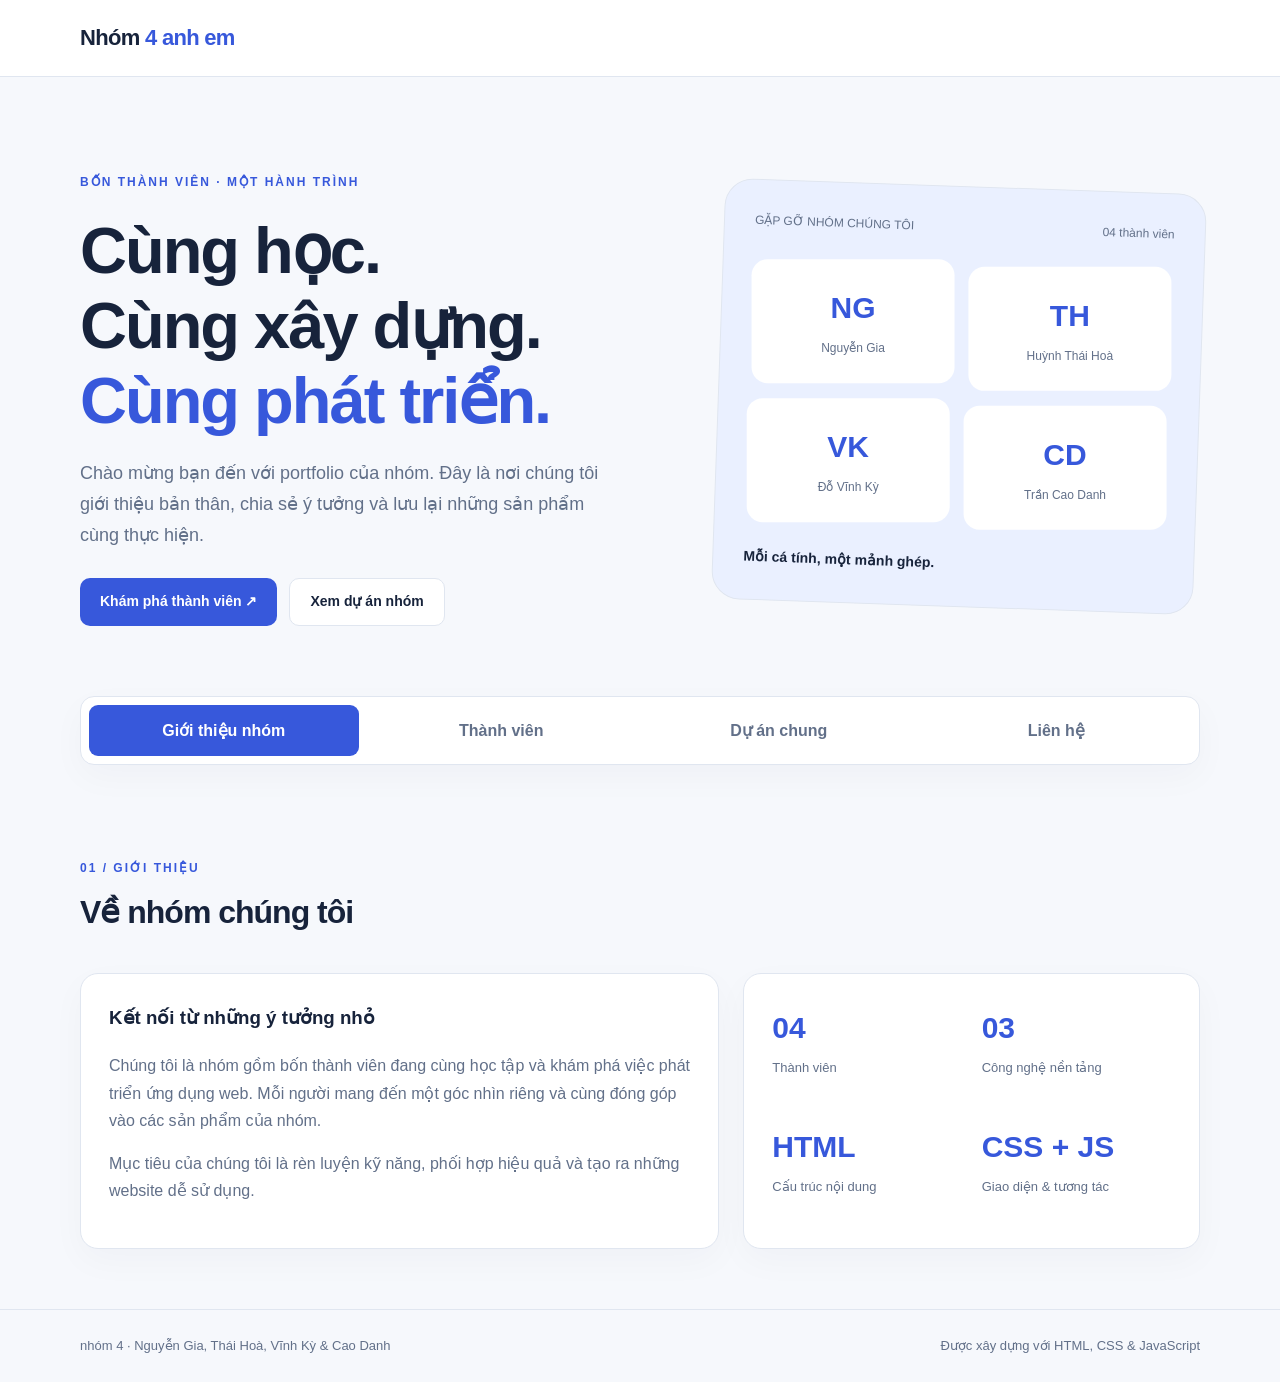
==== index.html @ 71b7e68e "Initial group portfolio" ====
<!DOCTYPE html>
<html lang="vi">
<head>
  <meta charset="UTF-8">
  <meta name="viewport" content="width=device-width, initial-scale=1.0">
  <meta name="description" content="Portfolio nhóm gồm Nguyễn Gia, Huỳnh Thái Hoà, Đỗ Vĩnh Kỳ và Trần Cao Danh.">
  <title>Portfolio nhóm | Cùng học, cùng xây dựng</title>
  <link rel="stylesheet" href="css/style.css">
  <link rel="stylesheet" href="css/group-tabs.css">
  <script src="js/main.js" defer></script>
</head>
<body>
  <a class="skip-link" href="#main">Đến nội dung chính</a>
  <header><nav class="container nav" aria-label="Điều hướng chính">
    <!-- Đổi tên nhóm ở đây và trên các trang thành viên. -->
    <a class="brand" href="index.html">Nhóm<span> 4 anh em</span></a>
  </nav></header>
  <main id="main">
    <section class="container hero" aria-labelledby="hero-title">
      <div><span class="eyebrow">Bốn thành viên · Một hành trình</span><h1 id="hero-title">Cùng học.<br>Cùng xây dựng.<br><span>Cùng phát triển.</span></h1><p>Chào mừng bạn đến với portfolio của nhóm. Đây là nơi chúng tôi giới thiệu bản thân, chia sẻ ý tưởng và lưu lại những sản phẩm cùng thực hiện.</p><div class="actions"><a class="button" href="#members">Khám phá thành viên ↗</a><a class="button secondary" href="#projects">Xem dự án nhóm</a></div></div>
      <div class="hero-art" aria-label="Bốn thành viên trong nhóm"><div class="art-top"><span>GẶP GỠ NHÓM CHÚNG TÔI</span><span>04 thành viên</span></div><div class="avatar-grid"><div class="avatar-tile"><strong>NG</strong><span>Nguyễn Gia</span></div><div class="avatar-tile"><strong>TH</strong><span>Huỳnh Thái Hoà</span></div><div class="avatar-tile"><strong>VK</strong><span>Đỗ Vĩnh Kỳ</span></div><div class="avatar-tile"><strong>CD</strong><span>Trần Cao Danh</span></div></div><div class="art-bottom">Mỗi cá tính, một mảnh ghép.</div></div>
    </section>
    <section class="container group-tabs" aria-label="Nội dung về nhóm"><div class="group-tab-list" role="tablist" aria-label="Các mục giới thiệu nhóm"><button id="tab-about" role="tab" aria-selected="true" aria-controls="about" tabindex="0">Giới thiệu nhóm</button><button id="tab-members" role="tab" aria-selected="false" aria-controls="members" tabindex="-1">Thành viên</button><button id="tab-projects" role="tab" aria-selected="false" aria-controls="projects" tabindex="-1">Dự án chung</button><button id="tab-contact" role="tab" aria-selected="false" aria-controls="contact" tabindex="-1">Liên hệ</button></div></section>
    <section class="container section group-panel" id="about" role="tabpanel" aria-labelledby="tab-about" tabindex="0"><div class="section-heading"><div><span class="eyebrow">01 / Giới thiệu</span><h2>Về nhóm chúng tôi</h2></div></div><div class="about-grid"><div class="panel"><h3>Kết nối từ những ý tưởng nhỏ</h3><p>Chúng tôi là nhóm gồm bốn thành viên đang cùng học tập và khám phá việc phát triển ứng dụng web. Mỗi người mang đến một góc nhìn riêng và cùng đóng góp vào các sản phẩm của nhóm.</p><p><!-- TODO: Thay bằng mục tiêu và câu chuyện thật của nhóm. -->Mục tiêu của chúng tôi là rèn luyện kỹ năng, phối hợp hiệu quả và tạo ra những website dễ sử dụng.</p></div><div class="panel facts"><div class="fact"><strong>04</strong><span>Thành viên</span></div><div class="fact"><strong>03</strong><span>Công nghệ nền tảng</span></div><div class="fact"><strong>HTML</strong><span>Cấu trúc nội dung</span></div><div class="fact"><strong>CSS + JS</strong><span>Giao diện & tương tác</span></div></div></div></section>
    <section class="container section group-panel" id="members" role="tabpanel" aria-labelledby="tab-members" tabindex="0"><div class="section-heading"><div><span class="eyebrow">02 / Thành viên</span><h2>Những mảnh ghép của nhóm</h2></div><p>Tìm hiểu về từng thành viên, sở thích và những điều mỗi người đang theo đuổi.</p></div><div class="members-grid">
      <article class="member-card"><div class="avatar" aria-hidden="true">NG</div><h3>Nguyễn Gia</h3><span class="student-id">MSSV · 24127357</span><p>Giới thiệu, kỹ năng và những dự án cá nhân của Nguyễn Gia.</p><a class="text-link" href="members/24127357.html">Khám phá Nguyễn Gia →</a></article>
      <article class="member-card"><div class="avatar" aria-hidden="true">TH</div><h3>Huỳnh Thái Hoà</h3><span class="student-id">MSSV · 24127374</span><p>Giới thiệu, kỹ năng và những dự án cá nhân của Huỳnh Thái Hoà.</p><a class="text-link" href="members/24127374.html">Khám phá Thái Hoà →</a></article>
      <article class="member-card"><div class="avatar" aria-hidden="true">VK</div><h3>Đỗ Vĩnh Kỳ</h3><span class="student-id">MSSV · 24127434</span><p>Giới thiệu, kỹ năng và những dự án cá nhân của Đỗ Vĩnh Kỳ.</p><a class="text-link" href="members/24127434.html">Khám phá Vĩnh Kỳ →</a></article>
      <article class="member-card"><div class="avatar" aria-hidden="true">CD</div><h3>Trần Cao Danh</h3><span class="student-id">MSSV · 24127341</span><p>Giới thiệu, kỹ năng và những dự án cá nhân của Trần Cao Danh.</p><a class="text-link" href="members/24127341.html">Khám phá Cao Danh →</a></article>
    </div></section>
    <section class="container section group-panel" id="projects" role="tabpanel" aria-labelledby="tab-projects" tabindex="0"><div class="section-heading"><div><span class="eyebrow">03 / Sản phẩm</span><h2>Dự án chung</h2></div><p>Nhóm sẽ bổ sung sản phẩm sau khi hoàn thiện.</p></div><div class="project-card"><div class="project-placeholder" aria-hidden="true">＋</div><span class="tag">Chờ bổ sung</span><h3>Đang chờ cập nhật</h3><p>Thông tin, hình ảnh, công nghệ sử dụng và đường dẫn dự án sẽ xuất hiện tại đây.</p></div></section>
    <section class="container section group-panel" id="contact" role="tabpanel" aria-labelledby="tab-contact" tabindex="0"><div class="section-heading"><div><span class="eyebrow">04 / Kết nối</span><h2>Liên hệ với nhóm</h2></div><p>Thông tin của các thành viên khác sẽ được bổ sung sau.</p></div><div class="panel contact-panel"><div><h3>Trần Cao Danh</h3><p><a class="text-link" href="tel:0935005706">0935 005 706</a><br><a class="text-link" href="mailto:trancaodanhtcd@gmail.com">trancaodanhtcd@gmail.com</a></p></div><a class="button" href="members/24127341.html#contact">Xem trang cá nhân ↗</a></div></section>
  </main>
  <footer><div class="container footer-inner"><span>nhóm 4 · Nguyễn Gia, Thái Hoà, Vĩnh Kỳ & Cao Danh</span><span>Được xây dựng với HTML, CSS & JavaScript</span></div></footer>
</body>
</html>
---- css/style.css ----
:root{--bg:#f6f8fc;--surface:#fff;--text:#17233b;--muted:#627089;--accent:#3758db;--border:#e0e6f0;--soft:#eaf0ff;--shadow:0 12px 35px #17233b08}*{box-sizing:border-box}html{scroll-behavior:smooth;scroll-padding-top:95px}body{margin:0;background:var(--bg);color:var(--text);font-family:Segoe UI,Arial,sans-serif;line-height:1.7}a{color:inherit;text-decoration:none}button,input,textarea{font:inherit}a:focus-visible,button:focus-visible{outline:3px solid var(--accent);outline-offset:5px}.container{width:min(1120px,calc(100% - 40px));margin:auto}.skip-link{position:absolute;top:-100px;left:20px;background:var(--surface);padding:12px;z-index:100}.skip-link:focus{top:10px}header{position:sticky;top:0;z-index:20;background:var(--surface);border-bottom:1px solid var(--border)}.nav{min-height:76px;display:flex;align-items:center;justify-content:space-between;gap:20px}.brand{font-weight:800;letter-spacing:-.7px;font-size:22px}.brand span{color:var(--accent)}.nav-links{display:flex;gap:28px;align-items:center}.nav-links a{color:var(--muted);font-size:14px;font-weight:600}.nav-links a:hover{color:var(--accent)}.menu-toggle{display:none;background:var(--surface);border:1px solid var(--border);border-radius:8px;padding:6px 12px;color:var(--text)}.hero{padding:90px 0 70px;display:grid;grid-template-columns:1.2fr 1fr;gap:60px;align-items:center}.eyebrow{font-size:12px;font-weight:800;letter-spacing:2px;color:var(--accent);text-transform:uppercase}.hero h1{font-size:clamp(38px,5.5vw,65px);line-height:1.15;letter-spacing:-2px;margin:20px 0}.hero h1 span{color:var(--accent)}p{color:var(--muted)}.hero p{max-width:540px;font-size:18px}.actions{display:flex;gap:12px;flex-wrap:wrap;margin-top:28px}.button{display:inline-flex;justify-content:center;align-items:center;padding:11px 20px;border-radius:10px;background:var(--accent);color:white;font-weight:600;font-size:14px}.button.secondary{background:var(--surface);color:var(--text);border:1px solid var(--border)}.hero-art{background:var(--soft);border:1px solid var(--border);border-radius:28px;padding:30px;transform:rotate(2deg)}.art-top{font-size:12px;color:var(--muted);display:flex;justify-content:space-between}.avatar-grid{display:grid;grid-template-columns:1fr 1fr;gap:14px;margin:26px 0}.avatar-tile{background:var(--surface);border-radius:16px;padding:23px 10px;text-align:center;transform:rotate(-2deg)}.avatar-tile strong{display:block;font-size:30px;color:var(--accent)}.avatar-tile span{font-size:12px;color:var(--muted)}.art-bottom{font-weight:700;font-size:14px}.section{padding:60px 0}.section-heading{display:flex;justify-content:space-between;gap:24px;align-items:end;margin-bottom:28px}.section-heading h2{font-size:32px;letter-spacing:-1px;margin:5px 0}.section-heading p{max-width:480px;margin:0}.about-grid{display:grid;grid-template-columns:1.4fr 1fr;gap:24px}.panel,.member-card,.project-card{background:var(--surface);border:1px solid var(--border);border-radius:18px;padding:28px;box-shadow:var(--shadow)}.panel h3,.project-card h3{margin-top:0}.facts{display:grid;grid-template-columns:1fr 1fr;gap:20px}.fact strong{display:block;font-size:30px;color:var(--accent)}.fact span{font-size:13px;color:var(--muted)}.members-grid{display:grid;grid-template-columns:repeat(4,1fr);gap:18px}.member-card{padding:24px;transition:transform .2s,border-color .2s}.member-card:hover{transform:translateY(-5px);border-color:var(--accent)}.avatar{height:68px;width:68px;border-radius:20px;background:var(--soft);color:var(--accent);display:flex;align-items:center;justify-content:center;font-size:24px;font-weight:800;margin-bottom:22px}.member-card h3{font-size:18px;margin:0 0 3px}.student-id{color:var(--muted);font-size:13px}.member-card p{font-size:14px;margin:18px 0}.text-link{font-size:14px;font-weight:700;color:var(--accent)}.project-grid{display:grid;grid-template-columns:repeat(2,1fr);gap:20px}.project-placeholder{background:var(--soft);height:140px;border-radius:12px;display:flex;align-items:center;justify-content:center;color:var(--accent);font-size:32px;font-weight:800;margin-bottom:20px}.tag{display:inline-block;border-radius:6px;background:var(--soft);color:var(--accent);padding:3px 10px;font-size:12px;margin:4px 4px 4px 0}.contact-panel{display:flex;align-items:center;justify-content:space-between;gap:24px}.contact-panel h2{margin:0;font-size:30px}.contact-panel p{margin-bottom:0}footer{border-top:1px solid var(--border);padding:25px 0;color:var(--muted);font-size:13px}.footer-inner{display:flex;justify-content:space-between;gap:20px}.profile-hero{padding:65px 0 40px}.back-link{display:inline-block;color:var(--muted);font-size:14px;margin-bottom:30px}.profile-intro{display:flex;gap:28px;align-items:center}.profile-intro .avatar{width:120px;height:120px;font-size:40px;flex-shrink:0;margin:0}.profile-intro h1{font-size:clamp(30px,5vw,48px);letter-spacing:-1px;margin:4px 0}.profile-intro p{margin:6px 0}.profile-layout{display:grid;grid-template-columns:1.6fr 1fr;gap:24px;padding-bottom:65px}.stack{display:grid;gap:24px;align-content:start}.detail-list{margin:0;padding:0;list-style:none}.detail-list li{padding:12px 0;border-bottom:1px solid var(--border)}.detail-list li:last-child{border:0}.detail-list strong{display:block;font-size:13px}.detail-list span{color:var(--muted);font-size:14px}.placeholder-note{font-size:13px;color:var(--muted)}.profile-project{border-top:1px solid var(--border);padding-top:20px}.profile-project h3{margin-bottom:5px}.profile-project:first-of-type{margin-top:20px}.contact-list{display:grid;gap:12px}.contact-list a{color:var(--accent);overflow-wrap:anywhere}.contact-list p{margin:0}.empty-label{color:var(--muted);font-size:14px}@media(max-width:950px){.members-grid{grid-template-columns:repeat(2,1fr)}.hero{gap:30px}.nav-links{gap:16px}}@media(max-width:680px){.container{width:calc(100% - 32px)}.menu-toggle{display:block}.nav{min-height:68px;flex-wrap:wrap}.nav-links{display:none;width:100%;padding:0 0 20px;flex-direction:column;align-items:start}.nav-links.is-open{display:flex}.hero{grid-template-columns:1fr;padding:48px 0 30px;gap:35px}.hero-art{transform:none}.hero h1{letter-spacing:-1px}.section{padding:35px 0}.section-heading{display:block}.section-heading p{margin-top:10px}.about-grid,.project-grid,.profile-layout{grid-template-columns:1fr}.members-grid{grid-template-columns:1fr}.contact-panel,.footer-inner{flex-direction:column;align-items:start}.profile-intro{align-items:start;flex-direction:column}.profile-hero{padding-top:35px}.panel{padding:24px}}@media(prefers-reduced-motion:reduce){html{scroll-behavior:auto}*{transition:none!important}}
---- css/group-tabs.css ----
.group-tabs {
  padding: 0 0 28px;
}

.group-tab-list {
  display: flex;
  gap: 8px;
  padding: 8px;
  overflow-x: auto;
  background: var(--surface);
  border: 1px solid var(--border);
  border-radius: 14px;
  box-shadow: var(--shadow);
  scrollbar-width: thin;
}

.group-tab-list button {
  flex: 1;
  min-width: max-content;
  padding: 12px 18px;
  border: 0;
  border-radius: 9px;
  background: transparent;
  color: var(--muted);
  cursor: pointer;
  font-weight: 700;
}

.group-tab-list button:hover {
  color: var(--accent);
  background: var(--soft);
}

.group-tab-list button[aria-selected="true"] {
  color: #fff;
  background: var(--accent);
}

.group-panel[hidden] {
  display: none;
}

.tabs-ready .group-panel {
  animation: group-tab-in 0.22s ease-out;
}

@keyframes group-tab-in {
  from { opacity: 0.35; transform: translateY(6px); }
  to { opacity: 1; transform: none; }
}

@media (max-width: 680px) {
  .group-tabs { padding-bottom: 10px; }
  .group-tab-list {
    margin-right: -16px;
    margin-left: -16px;
    padding: 8px 16px;
    border-right: 0;
    border-left: 0;
    border-radius: 0;
  }
  .group-tab-list button { flex: 0 0 auto; }
}

@media (prefers-reduced-motion: reduce) {
  .tabs-ready .group-panel { animation: none; }
}
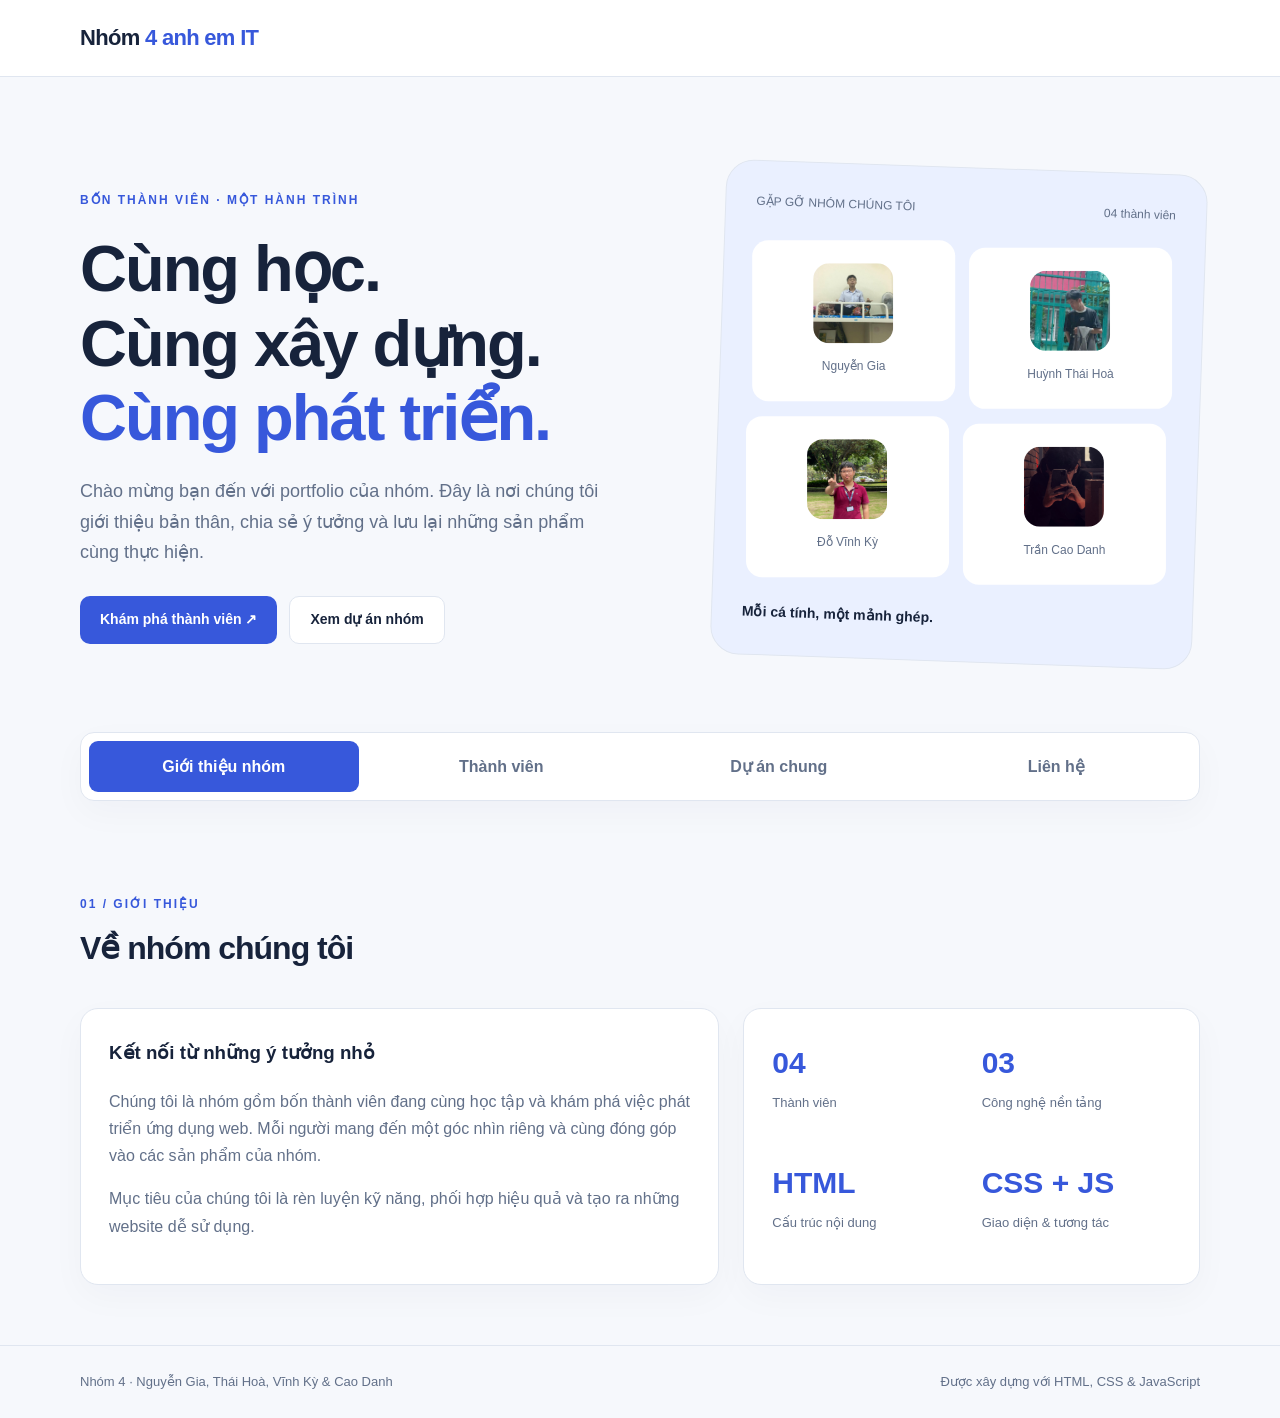
==== commit 7f39072c: "Update portfolio members and styling Co-authored-by: Copilot <223556219+Copilot@users.noreply.github" ====
--- a/index.html
+++ b/index.html
@@ -13,24 +13,59 @@
   <a class="skip-link" href="#main">Đến nội dung chính</a>
   <header><nav class="container nav" aria-label="Điều hướng chính">
     <!-- Đổi tên nhóm ở đây và trên các trang thành viên. -->
-    <a class="brand" href="index.html">Nhóm<span> 4 anh em</span></a>
+    <a class="brand" href="index.html">Nhóm<span> 4 anh em IT</span></a>
   </nav></header>
   <main id="main">
     <section class="container hero" aria-labelledby="hero-title">
       <div><span class="eyebrow">Bốn thành viên · Một hành trình</span><h1 id="hero-title">Cùng học.<br>Cùng xây dựng.<br><span>Cùng phát triển.</span></h1><p>Chào mừng bạn đến với portfolio của nhóm. Đây là nơi chúng tôi giới thiệu bản thân, chia sẻ ý tưởng và lưu lại những sản phẩm cùng thực hiện.</p><div class="actions"><a class="button" href="#members">Khám phá thành viên ↗</a><a class="button secondary" href="#projects">Xem dự án nhóm</a></div></div>
-      <div class="hero-art" aria-label="Bốn thành viên trong nhóm"><div class="art-top"><span>GẶP GỠ NHÓM CHÚNG TÔI</span><span>04 thành viên</span></div><div class="avatar-grid"><div class="avatar-tile"><strong>NG</strong><span>Nguyễn Gia</span></div><div class="avatar-tile"><strong>TH</strong><span>Huỳnh Thái Hoà</span></div><div class="avatar-tile"><strong>VK</strong><span>Đỗ Vĩnh Kỳ</span></div><div class="avatar-tile"><strong>CD</strong><span>Trần Cao Danh</span></div></div><div class="art-bottom">Mỗi cá tính, một mảnh ghép.</div></div>
+      <div class="hero-art" aria-label="Bốn thành viên trong nhóm"><div class="art-top"><span>GẶP GỠ NHÓM CHÚNG TÔI</span><span>04 thành viên</span></div><div class="avatar-grid"><div class="avatar-tile"><img src="assets/24127357.jpg" alt="Ảnh đại diện Nguyễn Gia" width="80" height="80"><span>Nguyễn Gia</span></div><div class="avatar-tile"><img src="assets/24127374.jpg" alt="Ảnh đại diện Huỳnh Thái Hoà" width="80" height="80"><span>Huỳnh Thái Hoà</span></div><div class="avatar-tile"><img src="assets/24127434.jpg" alt="Ảnh đại diện Đỗ Vĩnh Kỳ" width="80" height="80"><span>Đỗ Vĩnh Kỳ</span></div><div class="avatar-tile"><img src="assets/24127341.jpg" alt="Ảnh đại diện Trần Cao Danh" width="80" height="80"><span>Trần Cao Danh</span></div></div><div class="art-bottom">Mỗi cá tính, một mảnh ghép.</div></div>
     </section>
     <section class="container group-tabs" aria-label="Nội dung về nhóm"><div class="group-tab-list" role="tablist" aria-label="Các mục giới thiệu nhóm"><button id="tab-about" role="tab" aria-selected="true" aria-controls="about" tabindex="0">Giới thiệu nhóm</button><button id="tab-members" role="tab" aria-selected="false" aria-controls="members" tabindex="-1">Thành viên</button><button id="tab-projects" role="tab" aria-selected="false" aria-controls="projects" tabindex="-1">Dự án chung</button><button id="tab-contact" role="tab" aria-selected="false" aria-controls="contact" tabindex="-1">Liên hệ</button></div></section>
     <section class="container section group-panel" id="about" role="tabpanel" aria-labelledby="tab-about" tabindex="0"><div class="section-heading"><div><span class="eyebrow">01 / Giới thiệu</span><h2>Về nhóm chúng tôi</h2></div></div><div class="about-grid"><div class="panel"><h3>Kết nối từ những ý tưởng nhỏ</h3><p>Chúng tôi là nhóm gồm bốn thành viên đang cùng học tập và khám phá việc phát triển ứng dụng web. Mỗi người mang đến một góc nhìn riêng và cùng đóng góp vào các sản phẩm của nhóm.</p><p><!-- TODO: Thay bằng mục tiêu và câu chuyện thật của nhóm. -->Mục tiêu của chúng tôi là rèn luyện kỹ năng, phối hợp hiệu quả và tạo ra những website dễ sử dụng.</p></div><div class="panel facts"><div class="fact"><strong>04</strong><span>Thành viên</span></div><div class="fact"><strong>03</strong><span>Công nghệ nền tảng</span></div><div class="fact"><strong>HTML</strong><span>Cấu trúc nội dung</span></div><div class="fact"><strong>CSS + JS</strong><span>Giao diện & tương tác</span></div></div></div></section>
     <section class="container section group-panel" id="members" role="tabpanel" aria-labelledby="tab-members" tabindex="0"><div class="section-heading"><div><span class="eyebrow">02 / Thành viên</span><h2>Những mảnh ghép của nhóm</h2></div><p>Tìm hiểu về từng thành viên, sở thích và những điều mỗi người đang theo đuổi.</p></div><div class="members-grid">
-      <article class="member-card"><div class="avatar" aria-hidden="true">NG</div><h3>Nguyễn Gia</h3><span class="student-id">MSSV · 24127357</span><p>Giới thiệu, kỹ năng và những dự án cá nhân của Nguyễn Gia.</p><a class="text-link" href="members/24127357.html">Khám phá Nguyễn Gia →</a></article>
-      <article class="member-card"><div class="avatar" aria-hidden="true">TH</div><h3>Huỳnh Thái Hoà</h3><span class="student-id">MSSV · 24127374</span><p>Giới thiệu, kỹ năng và những dự án cá nhân của Huỳnh Thái Hoà.</p><a class="text-link" href="members/24127374.html">Khám phá Thái Hoà →</a></article>
-      <article class="member-card"><div class="avatar" aria-hidden="true">VK</div><h3>Đỗ Vĩnh Kỳ</h3><span class="student-id">MSSV · 24127434</span><p>Giới thiệu, kỹ năng và những dự án cá nhân của Đỗ Vĩnh Kỳ.</p><a class="text-link" href="members/24127434.html">Khám phá Vĩnh Kỳ →</a></article>
-      <article class="member-card"><div class="avatar" aria-hidden="true">CD</div><h3>Trần Cao Danh</h3><span class="student-id">MSSV · 24127341</span><p>Giới thiệu, kỹ năng và những dự án cá nhân của Trần Cao Danh.</p><a class="text-link" href="members/24127341.html">Khám phá Cao Danh →</a></article>
+      <article class="member-card"><div class="avatar member-avatar"><img src="assets/24127357.jpg" alt="Ảnh đại diện Nguyễn Gia" width="68" height="68"></div><h3>Nguyễn Gia</h3><span class="student-id">MSSV · 24127357</span><p>Giới thiệu, kỹ năng và những dự án cá nhân của Nguyễn Gia.</p><a class="text-link" href="members/24127357.html">Khám phá Nguyễn Gia →</a></article>
+      <article class="member-card"><div class="avatar member-avatar"><img src="assets/24127374.jpg" alt="Ảnh đại diện Huỳnh Thái Hoà" width="68" height="68"></div><h3>Huỳnh Thái Hoà</h3><span class="student-id">MSSV · 24127374</span><p>Giới thiệu, kỹ năng và những dự án cá nhân của Huỳnh Thái Hoà.</p><a class="text-link" href="members/24127374.html">Khám phá Thái Hoà →</a></article>
+      <article class="member-card"><div class="avatar member-avatar"><img src="assets/24127434.jpg" alt="Ảnh đại diện Đỗ Vĩnh Kỳ" width="68" height="68"></div><h3>Đỗ Vĩnh Kỳ</h3><span class="student-id">MSSV · 24127434</span><p>Giới thiệu, kỹ năng và những dự án cá nhân của Đỗ Vĩnh Kỳ.</p><a class="text-link" href="members/24127434.html">Khám phá Vĩnh Kỳ →</a></article>
+      <article class="member-card"><div class="avatar member-avatar"><img src="assets/24127341.jpg" alt="Ảnh đại diện Trần Cao Danh" width="68" height="68"></div><h3>Trần Cao Danh</h3><span class="student-id">MSSV · 24127341</span><p>Giới thiệu, kỹ năng và những dự án cá nhân của Trần Cao Danh.</p><a class="text-link" href="members/24127341.html">Khám phá Cao Danh →</a></article>
     </div></section>
-    <section class="container section group-panel" id="projects" role="tabpanel" aria-labelledby="tab-projects" tabindex="0"><div class="section-heading"><div><span class="eyebrow">03 / Sản phẩm</span><h2>Dự án chung</h2></div><p>Nhóm sẽ bổ sung sản phẩm sau khi hoàn thiện.</p></div><div class="project-card"><div class="project-placeholder" aria-hidden="true">＋</div><span class="tag">Chờ bổ sung</span><h3>Đang chờ cập nhật</h3><p>Thông tin, hình ảnh, công nghệ sử dụng và đường dẫn dự án sẽ xuất hiện tại đây.</p></div></section>
-    <section class="container section group-panel" id="contact" role="tabpanel" aria-labelledby="tab-contact" tabindex="0"><div class="section-heading"><div><span class="eyebrow">04 / Kết nối</span><h2>Liên hệ với nhóm</h2></div><p>Thông tin của các thành viên khác sẽ được bổ sung sau.</p></div><div class="panel contact-panel"><div><h3>Trần Cao Danh</h3><p><a class="text-link" href="tel:0935005706">0935 005 706</a><br><a class="text-link" href="mailto:trancaodanhtcd@gmail.com">trancaodanhtcd@gmail.com</a></p></div><a class="button" href="members/24127341.html#contact">Xem trang cá nhân ↗</a></div></section>
+    <section class="container section group-panel" id="projects" role="tabpanel" aria-labelledby="tab-projects" tabindex="0">
+      <div class="section-heading"><div><span class="eyebrow">03 / Sản phẩm</span><h2>Dự án chung</h2></div><p>Ba ý tưởng dự án minh họa của nhóm 4 anh em IT.</p></div>
+      <div class="project-grid">
+        <article class="project-card">
+          <div class="project-placeholder" aria-hidden="true">StudyMate</div>
+          <h3>StudyMate — Quản lý học tập</h3>
+          <p>Ứng dụng giúp sinh viên sắp xếp lịch học, ghi chú môn học và theo dõi deadline bài tập trong một giao diện gọn gàng.</p>
+          <p>Tính năng: tạo công việc, lọc theo môn học, đánh dấu hoàn thành và lưu dữ liệu trên trình duyệt.</p>
+          <div><span class="tag">HTML</span><span class="tag">CSS</span><span class="tag">JavaScript</span><span class="tag">LocalStorage</span></div>
+        </article>
+        <article class="project-card">
+          <div class="project-placeholder" aria-hidden="true">BookNest</div>
+          <h3>BookNest — Thư viện sách trực tuyến</h3>
+          <p>Website giới thiệu và tra cứu sách dành cho sinh viên, giúp tìm tài liệu học tập theo tên sách, tác giả hoặc thể loại.</p>
+          <p>Tính năng: tìm kiếm sách, lọc danh mục, xem thông tin chi tiết và lưu danh sách yêu thích.</p>
+          <div><span class="tag">HTML</span><span class="tag">CSS</span><span class="tag">JavaScript</span><span class="tag">JSON</span></div>
+        </article>
+        <article class="project-card">
+          <div class="project-placeholder" aria-hidden="true">CampusBites</div>
+          <h3>CampusBites — Khám phá quán ăn</h3>
+          <p>Website tổng hợp các quán ăn quanh trường, hỗ trợ sinh viên lựa chọn địa điểm phù hợp với ngân sách và sở thích.</p>
+          <p>Tính năng: lọc theo mức giá, tìm theo món ăn, xem địa chỉ và lưu những quán muốn ghé.</p>
+          <div><span class="tag">HTML</span><span class="tag">CSS</span><span class="tag">JavaScript</span><span class="tag">Responsive</span></div>
+        </article>
+      </div>
+    </section>
+    <section class="container section group-panel" id="contact" role="tabpanel" aria-labelledby="tab-contact" tabindex="0">
+      <div class="section-heading"><div><span class="eyebrow">04 / Kết nối</span><h2>Liên hệ với nhóm</h2></div></div>
+      <div class="panel contact-panel">
+        <div>
+          <h3>4 anh em IT</h3>
+          <p>Cùng trao đổi ý tưởng, học hỏi và xây dựng những sản phẩm web sáng tạo.</p>
+          <p><strong>Email nhóm:</strong> <a class="text-link" href="mailto:contact@4anhem-it.example">contact@4anhem-it.example</a><br><strong>Địa chỉ:</strong> Phòng F305 trường Đại học Khoa học tự nhiên<br><strong>Thời gian liên hệ:</strong> Thứ Hai – Thứ Sáu, 09:00 – 17:00</p>
+        </div>
+        <a class="button" href="mailto:contact@4anhem-it.example">Gửi email cho nhóm ↗</a>
+      </div>
+    </section>
   </main>
-  <footer><div class="container footer-inner"><span>nhóm 4 · Nguyễn Gia, Thái Hoà, Vĩnh Kỳ & Cao Danh</span><span>Được xây dựng với HTML, CSS & JavaScript</span></div></footer>
+  <footer><div class="container footer-inner"><span>Nhóm 4 · Nguyễn Gia, Thái Hoà, Vĩnh Kỳ & Cao Danh</span><span>Được xây dựng với HTML, CSS & JavaScript</span></div></footer>
 </body>
 </html>
--- a/css/style.css
+++ b/css/style.css
@@ -1 +1,98 @@
 :root{--bg:#f6f8fc;--surface:#fff;--text:#17233b;--muted:#627089;--accent:#3758db;--border:#e0e6f0;--soft:#eaf0ff;--shadow:0 12px 35px #17233b08}*{box-sizing:border-box}html{scroll-behavior:smooth;scroll-padding-top:95px}body{margin:0;background:var(--bg);color:var(--text);font-family:Segoe UI,Arial,sans-serif;line-height:1.7}a{color:inherit;text-decoration:none}button,input,textarea{font:inherit}a:focus-visible,button:focus-visible{outline:3px solid var(--accent);outline-offset:5px}.container{width:min(1120px,calc(100% - 40px));margin:auto}.skip-link{position:absolute;top:-100px;left:20px;background:var(--surface);padding:12px;z-index:100}.skip-link:focus{top:10px}header{position:sticky;top:0;z-index:20;background:var(--surface);border-bottom:1px solid var(--border)}.nav{min-height:76px;display:flex;align-items:center;justify-content:space-between;gap:20px}.brand{font-weight:800;letter-spacing:-.7px;font-size:22px}.brand span{color:var(--accent)}.nav-links{display:flex;gap:28px;align-items:center}.nav-links a{color:var(--muted);font-size:14px;font-weight:600}.nav-links a:hover{color:var(--accent)}.menu-toggle{display:none;background:var(--surface);border:1px solid var(--border);border-radius:8px;padding:6px 12px;color:var(--text)}.hero{padding:90px 0 70px;display:grid;grid-template-columns:1.2fr 1fr;gap:60px;align-items:center}.eyebrow{font-size:12px;font-weight:800;letter-spacing:2px;color:var(--accent);text-transform:uppercase}.hero h1{font-size:clamp(38px,5.5vw,65px);line-height:1.15;letter-spacing:-2px;margin:20px 0}.hero h1 span{color:var(--accent)}p{color:var(--muted)}.hero p{max-width:540px;font-size:18px}.actions{display:flex;gap:12px;flex-wrap:wrap;margin-top:28px}.button{display:inline-flex;justify-content:center;align-items:center;padding:11px 20px;border-radius:10px;background:var(--accent);color:white;font-weight:600;font-size:14px}.button.secondary{background:var(--surface);color:var(--text);border:1px solid var(--border)}.hero-art{background:var(--soft);border:1px solid var(--border);border-radius:28px;padding:30px;transform:rotate(2deg)}.art-top{font-size:12px;color:var(--muted);display:flex;justify-content:space-between}.avatar-grid{display:grid;grid-template-columns:1fr 1fr;gap:14px;margin:26px 0}.avatar-tile{background:var(--surface);border-radius:16px;padding:23px 10px;text-align:center;transform:rotate(-2deg)}.avatar-tile strong{display:block;font-size:30px;color:var(--accent)}.avatar-tile span{font-size:12px;color:var(--muted)}.art-bottom{font-weight:700;font-size:14px}.section{padding:60px 0}.section-heading{display:flex;justify-content:space-between;gap:24px;align-items:end;margin-bottom:28px}.section-heading h2{font-size:32px;letter-spacing:-1px;margin:5px 0}.section-heading p{max-width:480px;margin:0}.about-grid{display:grid;grid-template-columns:1.4fr 1fr;gap:24px}.panel,.member-card,.project-card{background:var(--surface);border:1px solid var(--border);border-radius:18px;padding:28px;box-shadow:var(--shadow)}.panel h3,.project-card h3{margin-top:0}.facts{display:grid;grid-template-columns:1fr 1fr;gap:20px}.fact strong{display:block;font-size:30px;color:var(--accent)}.fact span{font-size:13px;color:var(--muted)}.members-grid{display:grid;grid-template-columns:repeat(4,1fr);gap:18px}.member-card{padding:24px;transition:transform .2s,border-color .2s}.member-card:hover{transform:translateY(-5px);border-color:var(--accent)}.avatar{height:68px;width:68px;border-radius:20px;background:var(--soft);color:var(--accent);display:flex;align-items:center;justify-content:center;font-size:24px;font-weight:800;margin-bottom:22px}.member-card h3{font-size:18px;margin:0 0 3px}.student-id{color:var(--muted);font-size:13px}.member-card p{font-size:14px;margin:18px 0}.text-link{font-size:14px;font-weight:700;color:var(--accent)}.project-grid{display:grid;grid-template-columns:repeat(2,1fr);gap:20px}.project-placeholder{background:var(--soft);height:140px;border-radius:12px;display:flex;align-items:center;justify-content:center;color:var(--accent);font-size:32px;font-weight:800;margin-bottom:20px}.tag{display:inline-block;border-radius:6px;background:var(--soft);color:var(--accent);padding:3px 10px;font-size:12px;margin:4px 4px 4px 0}.contact-panel{display:flex;align-items:center;justify-content:space-between;gap:24px}.contact-panel h2{margin:0;font-size:30px}.contact-panel p{margin-bottom:0}footer{border-top:1px solid var(--border);padding:25px 0;color:var(--muted);font-size:13px}.footer-inner{display:flex;justify-content:space-between;gap:20px}.profile-hero{padding:65px 0 40px}.back-link{display:inline-block;color:var(--muted);font-size:14px;margin-bottom:30px}.profile-intro{display:flex;gap:28px;align-items:center}.profile-intro .avatar{width:120px;height:120px;font-size:40px;flex-shrink:0;margin:0}.profile-intro h1{font-size:clamp(30px,5vw,48px);letter-spacing:-1px;margin:4px 0}.profile-intro p{margin:6px 0}.profile-layout{display:grid;grid-template-columns:1.6fr 1fr;gap:24px;padding-bottom:65px}.stack{display:grid;gap:24px;align-content:start}.detail-list{margin:0;padding:0;list-style:none}.detail-list li{padding:12px 0;border-bottom:1px solid var(--border)}.detail-list li:last-child{border:0}.detail-list strong{display:block;font-size:13px}.detail-list span{color:var(--muted);font-size:14px}.placeholder-note{font-size:13px;color:var(--muted)}.profile-project{border-top:1px solid var(--border);padding-top:20px}.profile-project h3{margin-bottom:5px}.profile-project:first-of-type{margin-top:20px}.contact-list{display:grid;gap:12px}.contact-list a{color:var(--accent);overflow-wrap:anywhere}.contact-list p{margin:0}.empty-label{color:var(--muted);font-size:14px}@media(max-width:950px){.members-grid{grid-template-columns:repeat(2,1fr)}.hero{gap:30px}.nav-links{gap:16px}}@media(max-width:680px){.container{width:calc(100% - 32px)}.menu-toggle{display:block}.nav{min-height:68px;flex-wrap:wrap}.nav-links{display:none;width:100%;padding:0 0 20px;flex-direction:column;align-items:start}.nav-links.is-open{display:flex}.hero{grid-template-columns:1fr;padding:48px 0 30px;gap:35px}.hero-art{transform:none}.hero h1{letter-spacing:-1px}.section{padding:35px 0}.section-heading{display:block}.section-heading p{margin-top:10px}.about-grid,.project-grid,.profile-layout{grid-template-columns:1fr}.members-grid{grid-template-columns:1fr}.contact-panel,.footer-inner{flex-direction:column;align-items:start}.profile-intro{align-items:start;flex-direction:column}.profile-hero{padding-top:35px}.panel{padding:24px}}@media(prefers-reduced-motion:reduce){html{scroll-behavior:auto}*{transition:none!important}}
+
+/* Shared hover effects for the group and member pages. */
+.member-card, .project-card, .panel, .avatar-tile, .profile-avatar,
+.avatar img, .avatar-tile img, .button, .tag, .profile-project,
+.tab-list button, .group-tab-list button, .menu-toggle {
+  transition: transform 0.22s ease, box-shadow 0.22s ease,
+    background-color 0.22s ease, border-color 0.22s ease, color 0.22s ease;
+}
+
+.nav-links a, .text-link, .back-link, .contact-list a, .profile-project a {
+  text-decoration-color: transparent;
+  text-underline-offset: 5px;
+  transition: color 0.2s ease, text-decoration-color 0.2s ease;
+}
+
+.member-card:focus-within, .project-card:focus-within {
+  border-color: var(--accent);
+  box-shadow: 0 14px 32px #3758db18;
+}
+
+@media (hover: hover) and (pointer: fine) {
+  .member-card:hover, .project-card:hover {
+    transform: translateY(-6px);
+    border-color: var(--accent);
+    box-shadow: 0 18px 36px #3758db20;
+  }
+
+  .panel:hover {
+    border-color: #b8c5f5;
+    box-shadow: 0 14px 32px #3758db12;
+  }
+
+  .avatar-tile:hover {
+    transform: rotate(0deg) translateY(-4px);
+    box-shadow: 0 12px 24px #3758db18;
+  }
+
+  .profile-avatar:hover {
+    transform: translateY(-3px);
+    box-shadow: 0 10px 26px #3758db26;
+  }
+
+  .profile-avatar:hover img, .member-card:hover .avatar img,
+  .avatar-tile:hover img {
+    transform: scale(1.06);
+  }
+
+  .button:hover {
+    transform: translateY(-3px);
+    background-color: #2945b8;
+    box-shadow: 0 8px 20px #3758db30;
+  }
+
+  .button.secondary:hover {
+    background-color: var(--soft);
+    border-color: var(--accent);
+    color: var(--accent);
+  }
+
+  .tab-list button:hover, .group-tab-list button:hover {
+    transform: translateY(-2px);
+    box-shadow: 0 4px 10px #3758db16;
+  }
+
+  .menu-toggle:hover {
+    background-color: var(--soft);
+    border-color: var(--accent);
+  }
+
+  .tag:hover {
+    transform: translateY(-2px);
+    background-color: var(--accent);
+    color: #fff;
+  }
+
+  .profile-project:hover {
+    border-color: var(--accent);
+    background-color: #3758db06;
+  }
+
+  .nav-links a:hover, .text-link:hover, .back-link:hover,
+  .contact-list a:hover, .profile-project a:hover {
+    color: var(--accent);
+    text-decoration: underline;
+    text-decoration-color: currentColor;
+  }
+}
+
+@media (prefers-reduced-motion: reduce) {
+  .member-card:hover, .project-card:hover, .avatar-tile:hover,
+  .profile-avatar:hover, .profile-avatar:hover img,
+  .member-card:hover .avatar img, .avatar-tile:hover img,
+  .button:hover, .tab-list button:hover, .group-tab-list button:hover,
+  .tag:hover {
+    transform: none;
+  }
+}
--- a/css/group-tabs.css
+++ b/css/group-tabs.css
@@ -1,3 +1,24 @@
+.avatar-tile img {
+  display: block;
+  width: 80px;
+  height: 80px;
+  max-width: 100%;
+  margin: 0 auto 8px;
+  border-radius: 16px;
+  object-fit: cover;
+}
+
+.member-avatar {
+  overflow: hidden;
+}
+
+.member-avatar img {
+  display: block;
+  width: 100%;
+  height: 100%;
+  object-fit: cover;
+}
+
 .group-tabs {
   padding: 0 0 28px;
 }
